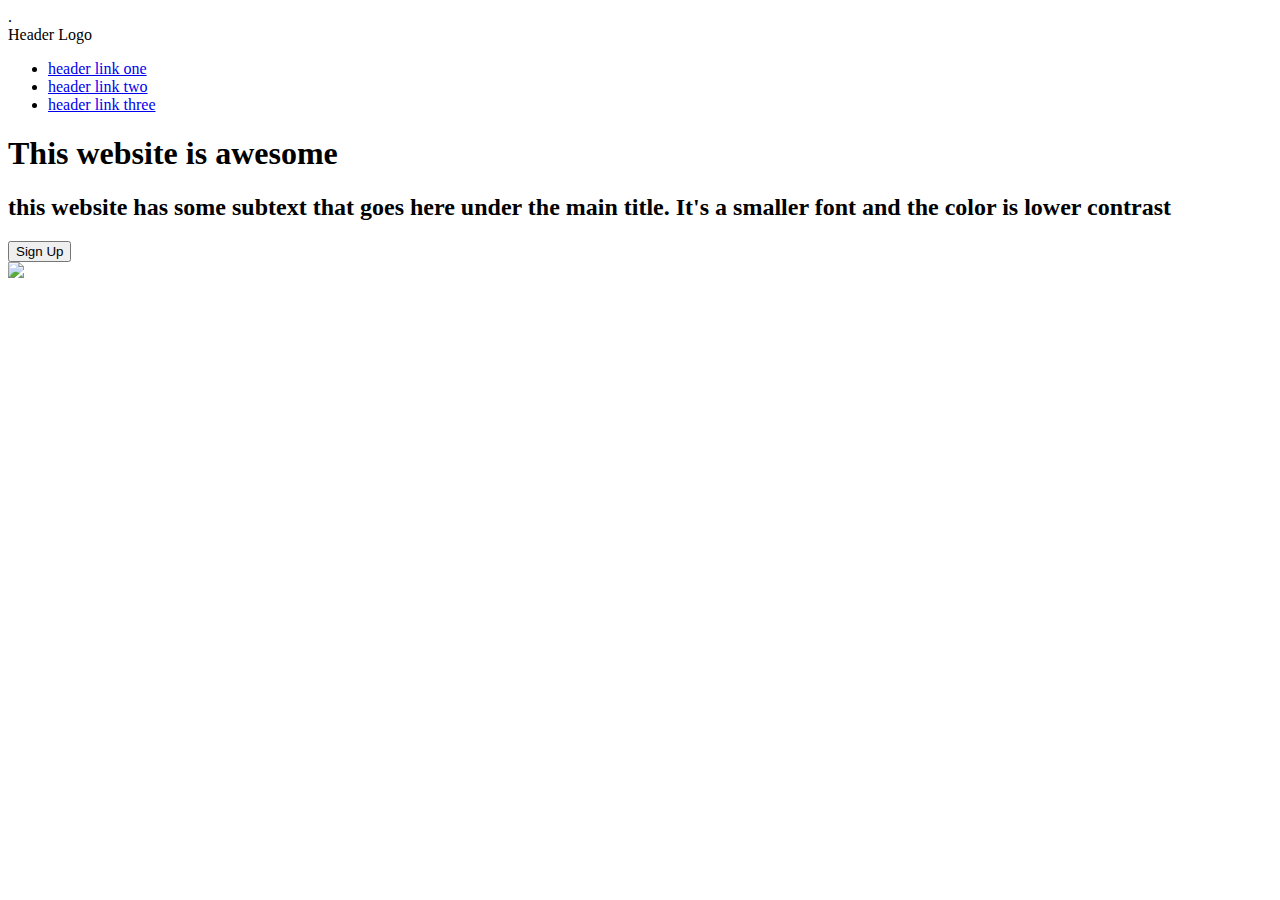
==== index.html @ 1415b5af "Created foundsation for our Langing Page" ====
<!DOCTYPE html>
<html lang="en">
    <head>
        <meta charset="utf-8">.
        <title>
            My First Webpage
        </title>
        <link rel="stylesheet" href="style.css">
    </head>
    <body>
        <div class="all">
            <div class="header">
                <div class="menu">
                    Header Logo
                    <ul>
                        <li>
                            <a href="#">
                                header link one
                            </a>
                        </li>
                        <li>
                            <a href="#">
                                header link two
                            </a>
                        </li>
                        <li>
                            <a href="#">
                                header link three
                            </a>
                        </li>
                    </ul>
                </div>
                <div class="hero">
                    <div class="herounit">
                        <h1>
                            This website is awesome
                        </h1>
                        <h2>
                            this website has some subtext that goes here under the main title. It's a smaller font and the color is lower contrast
                        </h2>
                        <button>
                            Sign Up
                        </button>
                    </div>
                    <div class="heroimage">
                        <img src="#">
                    </div>
                </div>
            </div>
            <div class="info">

            </div>
            <div class="quoteSection">

            </div>
            <div class="callAction">

            </div>
            <div class="footer">

            </div>
        </div>
    </body> 
</html>
---- style.css ----
.heroText {
    font-size: 48px;
    color: #f9faf8;
    font-weight: bolder;
}

.heroText2 {
    font-size: 18px;
    color: #E5E7EB;
}

.headerText {
    font-size: 24px;
    color: #f9faf8;
}

.infoText {
    font-size: 36px;
    color: #1F2937;
    font-weight: bolder;
}

.darkBG {
    background-color: #1f2937;
}

.button {
    color: #3882F6
}

.button:hover {
    background-color: #3882F6
}

.quoteText {
    font-size: 36px;
    color: #1F2937;
    font-style: italic;
    font-weight: lighter;
}

.quoteSection {
    background-color: #E5E7EB;
}
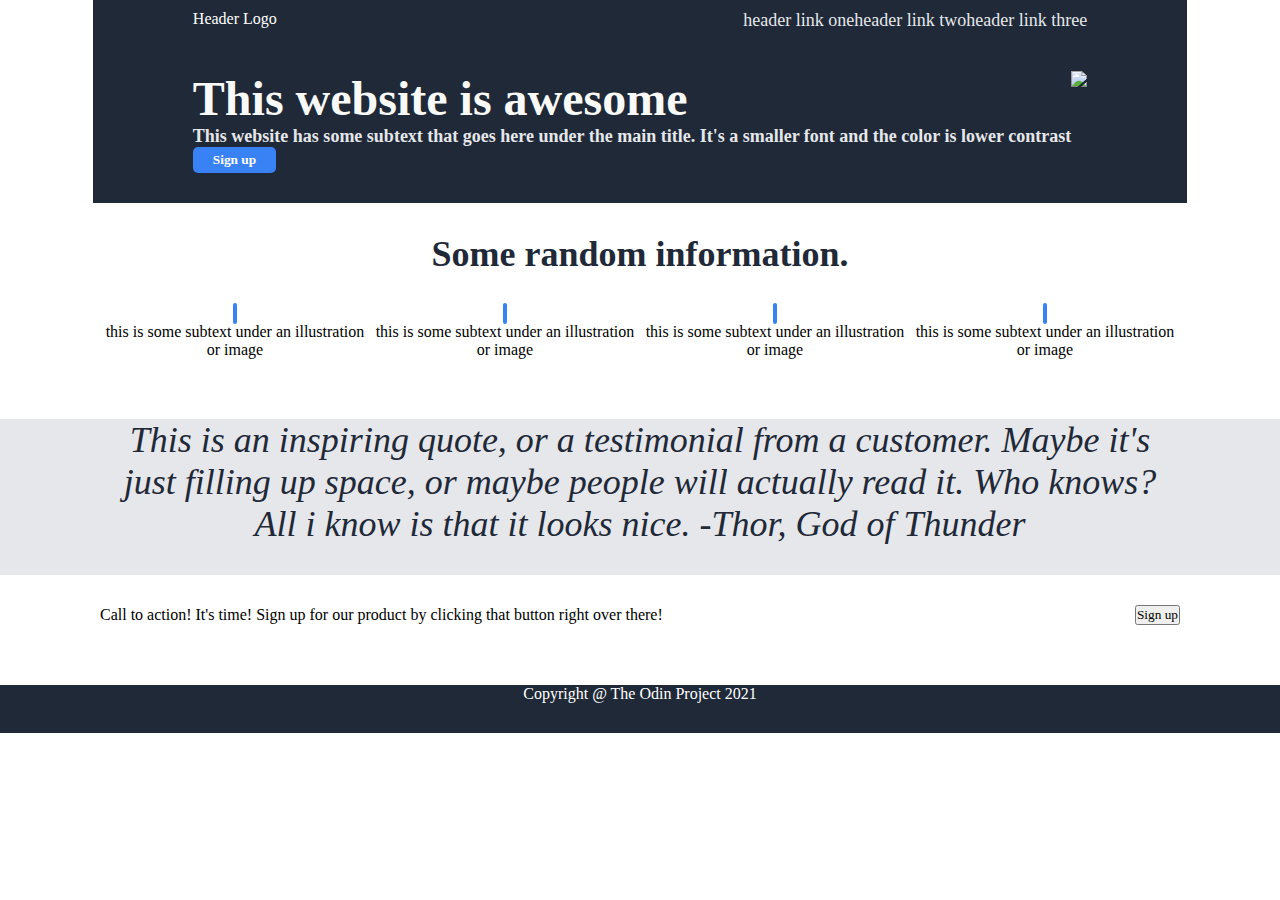
==== commit f64c14a0: "Added styling to get closer to design template" ====
--- a/index.html
+++ b/index.html
@@ -1,15 +1,15 @@
 <!DOCTYPE html>
 <html lang="en">
     <head>
-        <meta charset="utf-8">.
+        <meta charset="utf-8">
         <title>
-            My First Webpage
+            Odin's Landing Page
         </title>
         <link rel="stylesheet" href="style.css">
     </head>
     <body>
         <div class="all">
-            <div class="header">
+            <div class="header darkBG">
                 <div class="menu">
                     Header Logo
                     <ul>
@@ -31,33 +31,66 @@
                     </ul>
                 </div>
                 <div class="hero">
-                    <div class="herounit">
-                        <h1>
+                    <div class="herotexts">
+                        <h1 class="heroText">
                             This website is awesome
                         </h1>
-                        <h2>
-                            this website has some subtext that goes here under the main title. It's a smaller font and the color is lower contrast
+                        <h2 class="heroText2">
+                            This website has some subtext that goes here under the main title. It's a smaller font and the color is lower contrast
                         </h2>
                         <button>
-                            Sign Up
+                            Sign up
                         </button>
                     </div>
                     <div class="heroimage">
-                        <img src="#">
+                        <img src="https://images.pexels.com/photos/2662116/pexels-photo-2662116.jpeg?auto=compress&cs=tinysrgb&w=1260&h=750&dpr=1">
                     </div>
                 </div>
             </div>
             <div class="info">
-
+                <h2 class="infoText">
+                    Some random information.
+                </h2>
+                <div class="paras">
+                    <p> 
+                        <span class="imgBorder"></span>
+                        <br>
+                        this is some subtext under an illustration or image
+                    </p>
+                    <p>
+                        <span class="imgBorder"></span>
+                        <br>
+                        this is some subtext under an illustration or image
+                    </p>
+                    <p>
+                        <span class="imgBorder"></span>
+                        <br>
+                        this is some subtext under an illustration or image
+                    </p>
+                    <p>
+                        <span class="imgBorder"></span>
+                        <br>
+                        this is some subtext under an illustration or image
+                    </p>
+                </div>
             </div>
             <div class="quoteSection">
-
+                <h3 class="quoteText">
+                    This is an inspiring quote, or a testimonial from a customer. Maybe it's just filling up space, or maybe people will actually read it. Who knows? All i know is that it looks nice.
+                    <span>-Thor, God of Thunder</span>
+                </h3>
             </div>
             <div class="callAction">
-
+                <p>
+                    Call to action! It's time!
+                    Sign up for our product by clicking that button right over there! 
+                </p>
+                <button> 
+                    Sign up
+                </button>
             </div>
-            <div class="footer">
-
+            <div class="footer darkBG">
+                Copyright @ The Odin Project 2021
             </div>
         </div>
     </body> 
--- a/style.css
+++ b/style.css
@@ -1,4 +1,9 @@
-
+* {
+    font-family: "Roboto";
+    margin: 0px;
+    padding: 0px;
+    text-align: center;
+}
 
 .heroText {
     font-size: 48px;
@@ -6,9 +11,10 @@
     font-weight: bolder;
 }
 
-.heroText2 {
+a, .heroText2 {
     font-size: 18px;
     color: #E5E7EB;
+    text-decoration: none;
 }
 
 .headerText {
@@ -24,10 +30,11 @@
 
 .darkBG {
     background-color: #1f2937;
+    color: white;
 }
 
 .button {
-    color: #3882F6
+    color: #3882F6;
 }
 
 .button:hover {
@@ -43,4 +50,98 @@
 
 .quoteSection {
     background-color: #E5E7EB;
+}
+
+.all {
+    display: flex;
+    flex-direction: column;
+}
+
+.header {
+    display: flex;
+    flex-direction: column;
+    align-self: center;
+}
+
+.menu {
+    padding-top: 10px;
+    padding-bottom: 10px;
+    padding-left: 100px;
+    padding-right: 100px;
+    display: flex;
+    justify-content: space-between;
+}
+
+ul {
+    margin: 0px;
+    padding: 0px;
+    list-style-type: none;
+    display: flex;
+}
+
+.hero {
+    display: flex;
+    flex-wrap: nowrap;
+}
+
+.hero button {
+    border-radius: 5px;
+    padding: 5px;
+    padding-left: 20px;
+    padding-right: 20px;
+    color: white;
+    background-color: #3882F6;
+    font-weight: bold;
+    border: none;
+}
+
+.herotexts, .heroText, .heroText2 {
+    text-align: left;
+}
+
+.herotexts {
+    flex-wrap: wrap;
+}
+
+.heroimage {
+}
+
+
+.hero img {
+    max-width: 450px;
+}
+
+.footer {
+}
+
+.info {
+    display: flex;
+    flex-direction: column;
+}
+
+.paras {
+    margin-top: 30px;
+    display: flex;
+    justify-content: space-around;
+}
+
+.callAction {
+    display: flex;
+    justify-content: space-between;
+    align-items: center;
+}
+
+.paras .imgBorder {
+    width: 300px;
+    height: 300px;
+    background-color: white;
+    border: 2px #3882F6 solid;
+    border-radius: 5px;
+}
+
+.hero, .info, .quoteSection, .callAction, .footer {
+    margin-top: 30px;
+    padding-bottom: 30px;
+    padding-left: 100px;
+    padding-right: 100px;
 }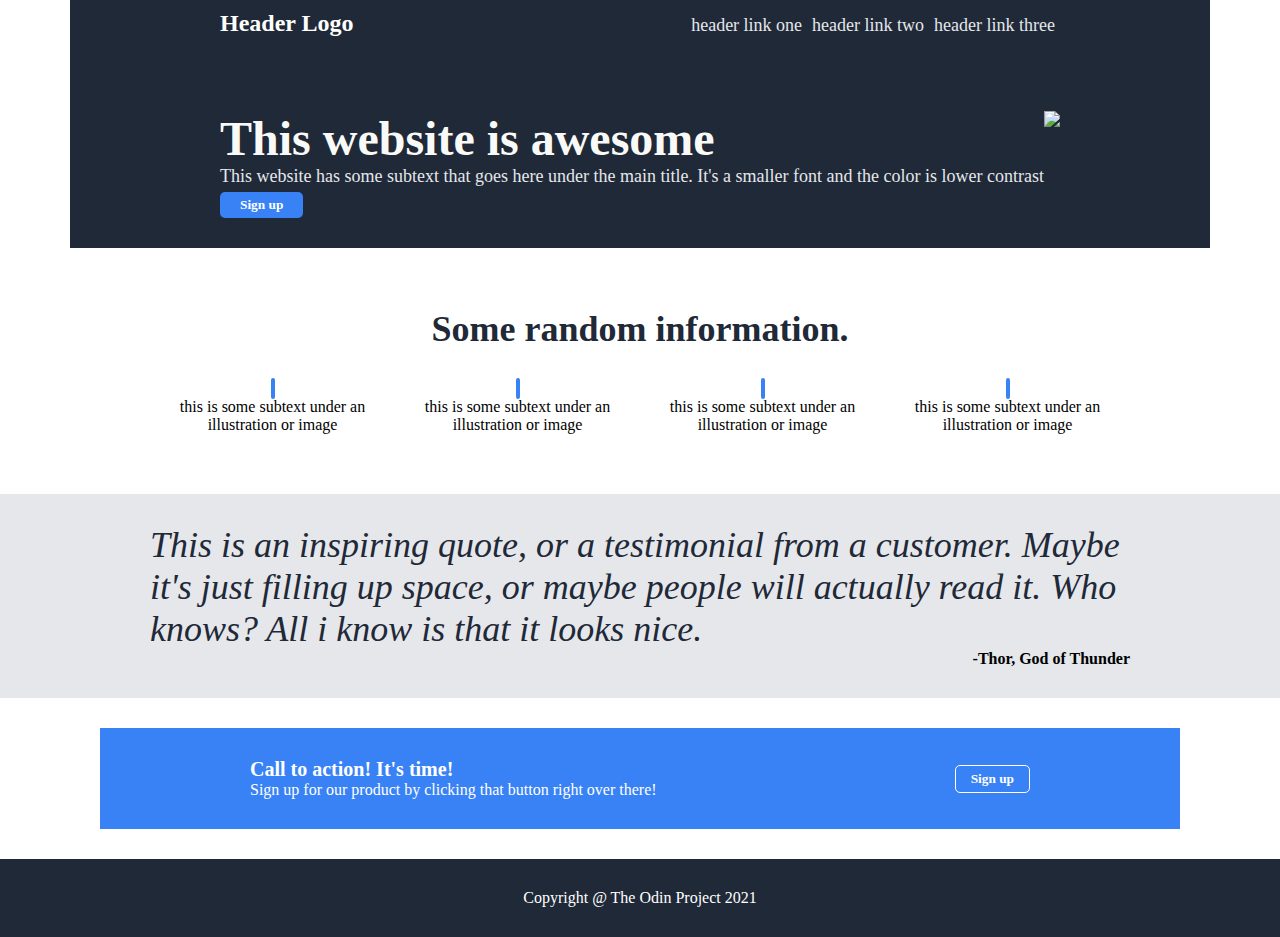
==== commit fd8ef313: "Adding more design elements" ====
--- a/index.html
+++ b/index.html
@@ -11,7 +11,9 @@
         <div class="all">
             <div class="header darkBG">
                 <div class="menu">
-                    Header Logo
+                    <span>
+                        Header Logo
+                    </span>
                     <ul>
                         <li>
                             <a href="#">
@@ -75,14 +77,17 @@
                 </div>
             </div>
             <div class="quoteSection">
-                <h3 class="quoteText">
+                <p class="quoteText">
                     This is an inspiring quote, or a testimonial from a customer. Maybe it's just filling up space, or maybe people will actually read it. Who knows? All i know is that it looks nice.
-                    <span>-Thor, God of Thunder</span>
-                </h3>
+                </p>
+                <span>-Thor, God of Thunder</span>
             </div>
             <div class="callAction">
                 <p>
-                    Call to action! It's time!
+                    <span>
+                        Call to action! It's time!
+                    </span>
+                    <br>
                     Sign up for our product by clicking that button right over there! 
                 </p>
                 <button> 
--- a/style.css
+++ b/style.css
@@ -15,6 +15,7 @@
     font-size: 18px;
     color: #E5E7EB;
     text-decoration: none;
+    font-weight: lighter;
 }
 
 .headerText {
@@ -33,28 +34,29 @@
     color: white;
 }
 
-.button {
-    color: #3882F6;
+.quoteSection {
+    background-color: #E5E7EB;
+    display: flex;
+    flex-direction: column;
 }
 
-.button:hover {
-    background-color: #3882F6
+.quoteSection span {
+    font-weight: bold;
+    text-align: right;
+    size: 20px;
 }
-
 .quoteText {
     font-size: 36px;
     color: #1F2937;
     font-style: italic;
     font-weight: lighter;
-}
-
-.quoteSection {
-    background-color: #E5E7EB;
+    text-align: left;
 }
 
 .all {
     display: flex;
     flex-direction: column;
+    justify-content: flex-end;
 }
 
 .header {
@@ -66,17 +68,26 @@
 .menu {
     padding-top: 10px;
     padding-bottom: 10px;
-    padding-left: 100px;
-    padding-right: 100px;
+    padding-left: 150px;
+    padding-right: 150px;
     display: flex;
     justify-content: space-between;
 }
 
-ul {
+.menu span {
+    font-weight: bold;
+    font-size: 24px;
+}
+
+.menu ul {
     margin: 0px;
     padding: 0px;
     list-style-type: none;
     display: flex;
+}
+
+.menu li {
+    padding: 5px;
 }
 
 .hero {
@@ -85,6 +96,7 @@
 }
 
 .hero button {
+    margin-top: 5px;
     border-radius: 5px;
     padding: 5px;
     padding-left: 20px;
@@ -126,9 +138,37 @@
 }
 
 .callAction {
+    margin-left: 100px;
+    margin-right: 100px;
+    background-color:#3882F6;
     display: flex;
     justify-content: space-between;
     align-items: center;
+    color: white;
+}
+
+.callAction p {
+    text-align: left;
+}
+
+.callAction span {
+    font-size: 20px;
+    font-weight: bold;
+}
+
+.action {
+}
+
+.callAction button {
+    color: white;
+    border: 1px solid white;
+    border-radius: 5px;
+    background-color: #3882F6;
+    font-weight: bold;
+    padding-top: 5px;
+    padding-bottom: 5px;
+    padding-left: 15px;
+    padding-right: 15px;
 }
 
 .paras .imgBorder {
@@ -142,6 +182,7 @@
 .hero, .info, .quoteSection, .callAction, .footer {
     margin-top: 30px;
     padding-bottom: 30px;
-    padding-left: 100px;
-    padding-right: 100px;
+    padding-top: 30px;
+    padding-left: 150px;
+    padding-right: 150px;
 }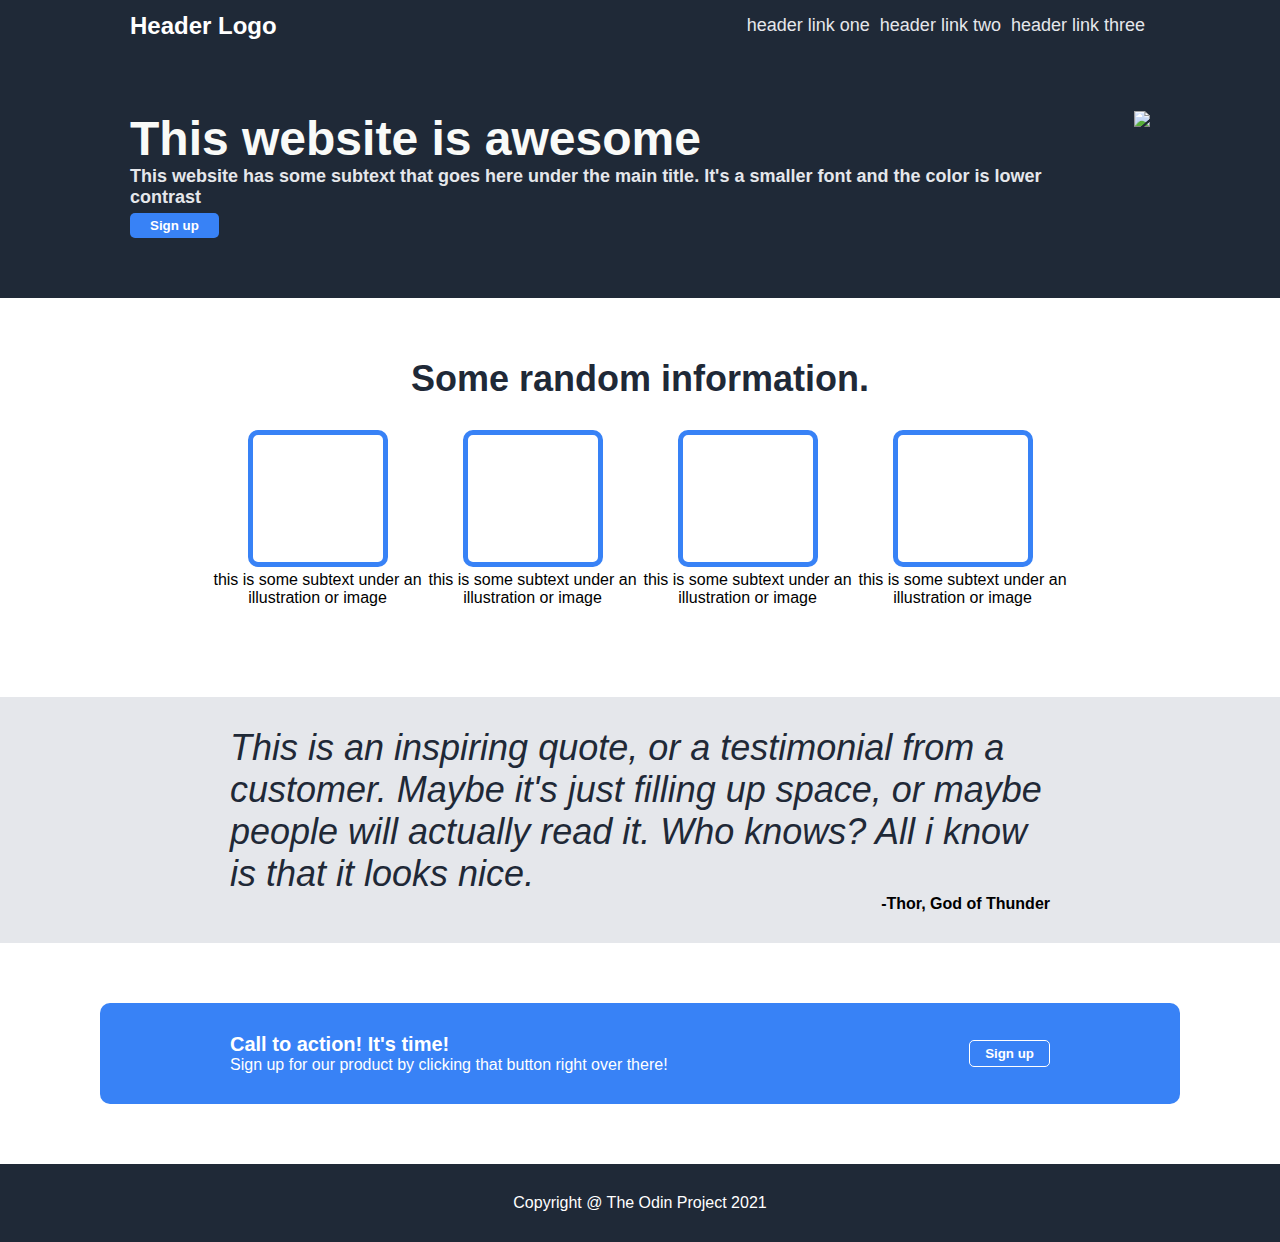
==== commit fc0efe8e: "Almost finished up the design template as it is" ====
--- a/index.html
+++ b/index.html
@@ -5,6 +5,7 @@
         <title>
             Odin's Landing Page
         </title>
+        <link href="https://fonts.cdnfonts.com/css/roboto" rel="stylesheet">
         <link rel="stylesheet" href="style.css">
     </head>
     <body>
@@ -54,26 +55,34 @@
                     Some random information.
                 </h2>
                 <div class="paras">
-                    <p> 
+                    <div class="parabox">
                         <span class="imgBorder"></span>
-                        <br>
-                        this is some subtext under an illustration or image
-                    </p>
-                    <p>
+                        <p> 
+                            <br>
+                            this is some subtext under an illustration or image
+                        </p>
+                    </div>
+                    <div class="parabox">
                         <span class="imgBorder"></span>
-                        <br>
-                        this is some subtext under an illustration or image
-                    </p>
-                    <p>
+                        <p>
+                            <br>
+                            this is some subtext under an illustration or image
+                        </p>
+                    </div>
+                    <div class="parabox">
                         <span class="imgBorder"></span>
-                        <br>
-                        this is some subtext under an illustration or image
-                    </p>
-                    <p>
+                        <p>
+                            <br>
+                            this is some subtext under an illustration or image
+                        </p>
+                    </div>
+                    <div class="parabox">
                         <span class="imgBorder"></span>
-                        <br>
-                        this is some subtext under an illustration or image
-                    </p>
+                        <p>
+                            <br>
+                            this is some subtext under an illustration or image
+                        </p>
+                    </div>
                 </div>
             </div>
             <div class="quoteSection">
--- a/style.css
+++ b/style.css
@@ -1,5 +1,5 @@
 * {
-    font-family: "Roboto";
+    font-family: 'Roboto', sans-serif;
     margin: 0px;
     padding: 0px;
     text-align: center;
@@ -15,7 +15,7 @@
     font-size: 18px;
     color: #E5E7EB;
     text-decoration: none;
-    font-weight: lighter;
+    font-family: 'Roboto Thin', sans-serif;
 }
 
 .headerText {
@@ -49,8 +49,8 @@
     font-size: 36px;
     color: #1F2937;
     font-style: italic;
-    font-weight: lighter;
     text-align: left;
+    font-family: 'Roboto Thin', sans-serif;
 }
 
 .all {
@@ -62,16 +62,16 @@
 .header {
     display: flex;
     flex-direction: column;
-    align-self: center;
 }
 
 .menu {
     padding-top: 10px;
     padding-bottom: 10px;
-    padding-left: 150px;
-    padding-right: 150px;
+    padding-left: 130px;
+    padding-right: 130px;
     display: flex;
     justify-content: space-between;
+    align-items: center;
 }
 
 .menu span {
@@ -92,7 +92,9 @@
 
 .hero {
     display: flex;
+    flex: 1;
     flex-wrap: nowrap;
+    gap: 20px;
 }
 
 .hero button {
@@ -115,15 +117,21 @@
     flex-wrap: wrap;
 }
 
-.heroimage {
-}
-
 
 .hero img {
-    max-width: 450px;
+    width: 100%;
 }
 
 .footer {
+    display: flex;
+    justify-content: center;
+    align-items: center;
+
+    margin-top: 30px;
+    padding-bottom: 30px;
+    padding-top: 30px;
+    padding-left: 130px;
+    padding-right: 130px
 }
 
 .info {
@@ -132,9 +140,11 @@
 }
 
 .paras {
-    margin-top: 30px;
-    display: flex;
-    justify-content: space-around;
+    margin-top: 90px;
+    display: flex;
+    justify-content: space-between;
+    margin-left: 80px;
+    margin-right: 80px;
 }
 
 .callAction {
@@ -145,6 +155,7 @@
     justify-content: space-between;
     align-items: center;
     color: white;
+    border-radius: 10px;
 }
 
 .callAction p {
@@ -154,9 +165,6 @@
 .callAction span {
     font-size: 20px;
     font-weight: bold;
-}
-
-.action {
 }
 
 .callAction button {
@@ -171,18 +179,30 @@
     padding-right: 15px;
 }
 
-.paras .imgBorder {
-    width: 300px;
-    height: 300px;
+.parabox p {
+    margin-top: 45px;
+}
+
+.parabox span {
     background-color: white;
-    border: 2px #3882F6 solid;
-    border-radius: 5px;
-}
-
-.hero, .info, .quoteSection, .callAction, .footer {
+    border: 5px #3882F6 solid;
+    border-radius: 10px;
+    box-sizing: border-box;
+    padding: 55px;
+    padding-left: 65px;
+    padding-right: 65px;
+}
+
+.hero, .info, .quoteSection, .callAction {
+    margin-bottom: 30px;
     margin-top: 30px;
     padding-bottom: 30px;
     padding-top: 30px;
-    padding-left: 150px;
-    padding-right: 150px;
+    padding-left: 130px;
+    padding-right: 130px;
+}
+
+.quoteSection p, .quoteSection span {
+    margin-left: 100px;
+    margin-right: 100px;
 }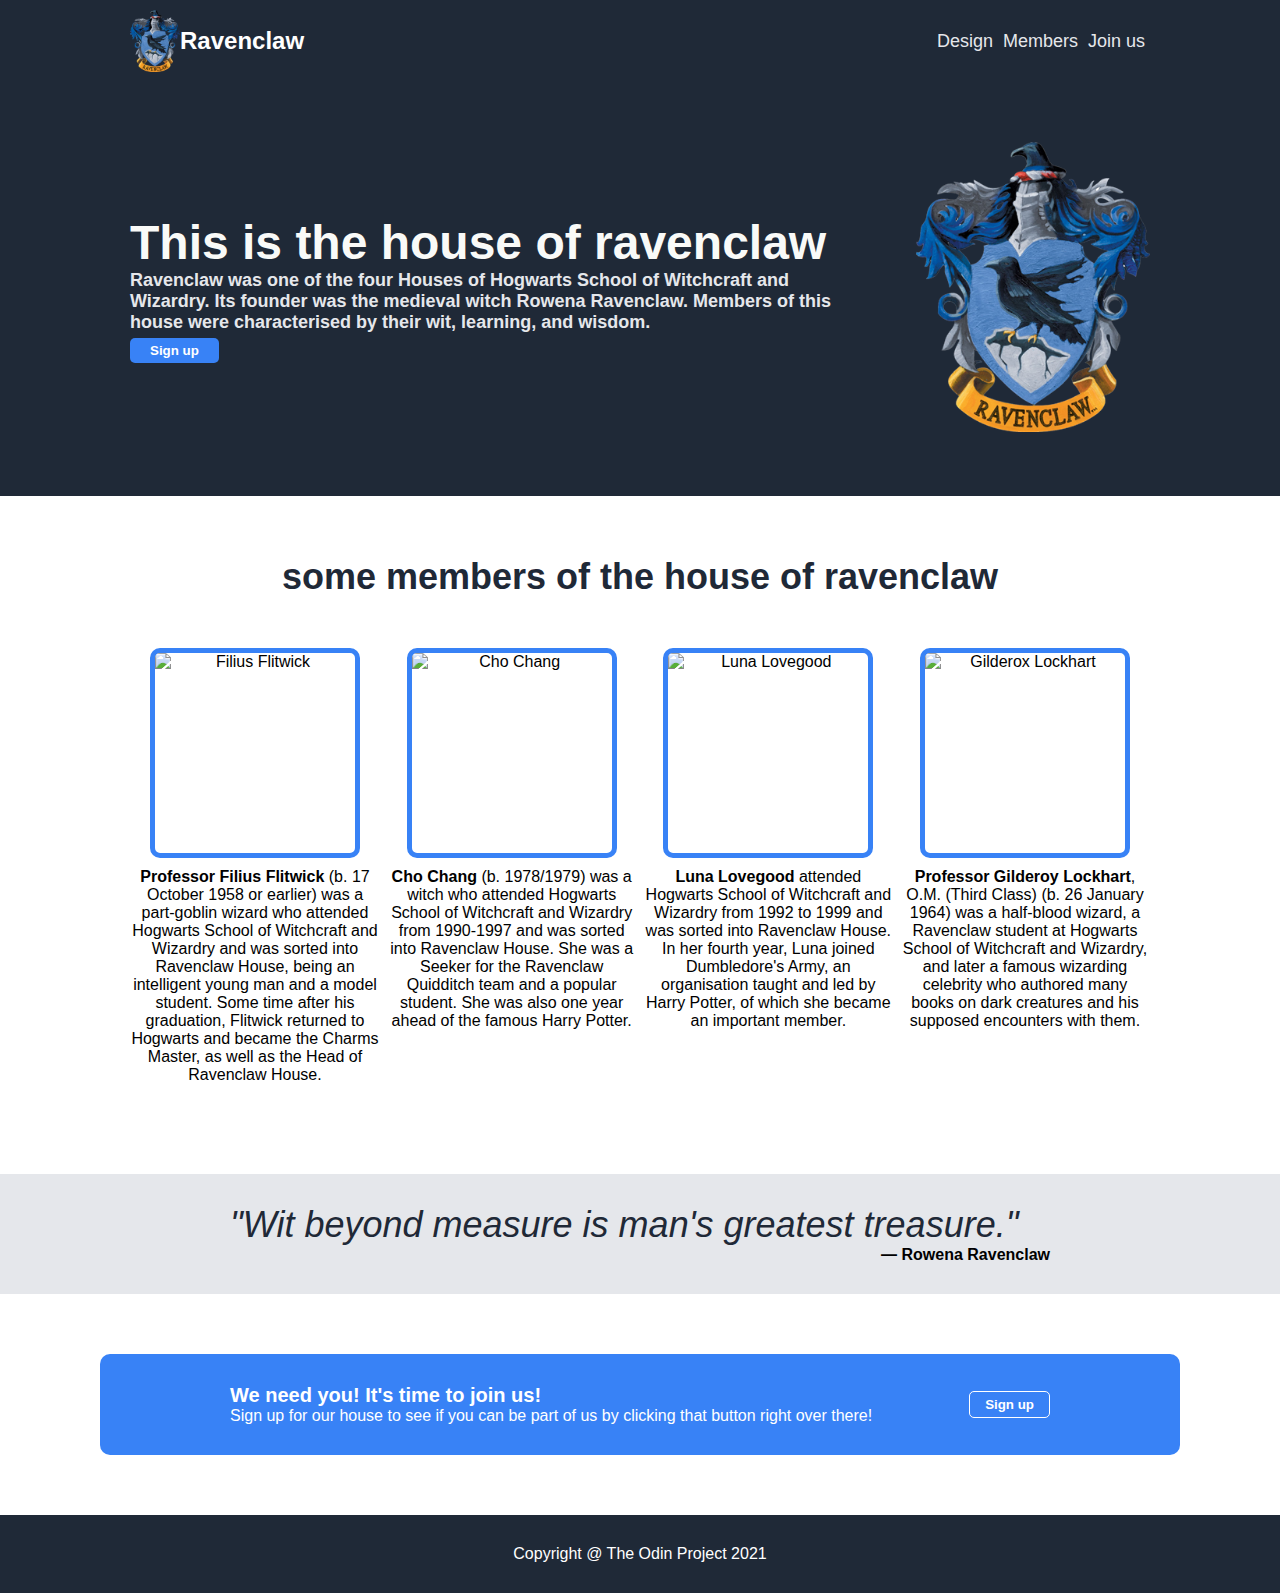
==== commit b8e4b346: "Created and finalized a ravenclaw version for this exercise" ====
--- a/index.html
+++ b/index.html
@@ -6,29 +6,32 @@
             Odin's Landing Page
         </title>
         <link href="https://fonts.cdnfonts.com/css/roboto" rel="stylesheet">
-        <link rel="stylesheet" href="style.css">
+        <link rel="stylesheet" href="mainstyle.css">
     </head>
     <body>
         <div class="all">
             <div class="header darkBG">
                 <div class="menu">
-                    <span>
-                        Header Logo
-                    </span>
+                    <div class="menulogo">
+                        <img class="logo" src="ravenclaw_emblem.png">
+                        <span>
+                            Ravenclaw
+                        </span>
+                    </div>
                     <ul>
                         <li>
-                            <a href="#">
-                                header link one
+                            <a href="design.html">
+                                Design
                             </a>
                         </li>
                         <li>
-                            <a href="#">
-                                header link two
+                            <a href="#members">
+                                Members
                             </a>
                         </li>
                         <li>
-                            <a href="#">
-                                header link three
+                            <a href="#join">
+                                Join us
                             </a>
                         </li>
                     </ul>
@@ -36,68 +39,66 @@
                 <div class="hero">
                     <div class="herotexts">
                         <h1 class="heroText">
-                            This website is awesome
+                            This is the house of ravenclaw
                         </h1>
                         <h2 class="heroText2">
-                            This website has some subtext that goes here under the main title. It's a smaller font and the color is lower contrast
+                            Ravenclaw was one of the four Houses of Hogwarts School of Witchcraft and Wizardry. Its founder was the medieval witch Rowena Ravenclaw. Members of this house were characterised by their wit, learning, and wisdom.
                         </h2>
                         <button>
                             Sign up
                         </button>
                     </div>
                     <div class="heroimage">
-                        <img src="https://images.pexels.com/photos/2662116/pexels-photo-2662116.jpeg?auto=compress&cs=tinysrgb&w=1260&h=750&dpr=1">
+                        <img src="ravenclaw_emblem.png">
                     </div>
                 </div>
             </div>
-            <div class="info">
+            <div id="members" class="info">
                 <h2 class="infoText">
-                    Some random information.
+                    some members of the house of ravenclaw
                 </h2>
                 <div class="paras">
                     <div class="parabox">
-                        <span class="imgBorder"></span>
+                        <img src="https://static.wikia.nocookie.net/harrypotter/images/4/4b/Flitwickarmourbattle.png/revision/latest/scale-to-width-down/345?cb=20110628141204" alt="Filius Flitwick" srcset="">
                         <p> 
-                            <br>
-                            this is some subtext under an illustration or image
+                            <strong>Professor Filius Flitwick </strong> (b. 17 October 1958 or earlier) was a part-goblin wizard who attended Hogwarts School of Witchcraft and Wizardry and was sorted into Ravenclaw House, being an intelligent young man and a model student. Some time after his graduation, Flitwick returned to Hogwarts and became the Charms Master, as well as the Head of Ravenclaw House.
                         </p>
                     </div>
                     <div class="parabox">
-                        <span class="imgBorder"></span>
+                        <img src="https://static.wikia.nocookie.net/harrypotter/images/1/1e/Cho_Chang.jpg/revision/latest?cb=20180322164130" alt="Cho Chang" srcset="">
                         <p>
-                            <br>
-                            this is some subtext under an illustration or image
+                            <strong>Cho Chang</strong> (b. 1978/1979) was a witch who attended Hogwarts School of Witchcraft and Wizardry from 1990-1997 and was sorted into Ravenclaw House. She was a Seeker for the Ravenclaw Quidditch team and a popular student. She was also one year ahead of the famous Harry Potter.
                         </p>
                     </div>
                     <div class="parabox">
-                        <span class="imgBorder"></span>
+                        <img src="https://missy-magazine.de/wp-content/uploads/2016/11/23737398.jpg" alt="Luna Lovegood" srcset="">
                         <p>
-                            <br>
-                            this is some subtext under an illustration or image
+                            <strong>Luna Lovegood</strong> attended Hogwarts School of Witchcraft and Wizardry from 1992 to 1999 and was sorted into Ravenclaw House. In her fourth year, Luna joined Dumbledore's Army, an organisation taught and led by Harry Potter, of which she became an important member. 
                         </p>
                     </div>
                     <div class="parabox">
-                        <span class="imgBorder"></span>
+                        <img src="https://static.wikia.nocookie.net/harrypotter/images/7/7b/Gilderoy_Lockhart_promotional_image_COSF.jpg/revision/latest?cb=20221104114009" alt="Gilderox Lockhart" srcset="">
                         <p>
-                            <br>
-                            this is some subtext under an illustration or image
+                            <strong>Professor Gilderoy Lockhart</strong>, O.M. (Third Class) (b. 26 January 1964) was a half-blood wizard, a Ravenclaw student at Hogwarts School of Witchcraft and Wizardry, and later a famous wizarding celebrity who authored many books on dark creatures and his supposed encounters with them.
                         </p>
                     </div>
                 </div>
             </div>
             <div class="quoteSection">
                 <p class="quoteText">
-                    This is an inspiring quote, or a testimonial from a customer. Maybe it's just filling up space, or maybe people will actually read it. Who knows? All i know is that it looks nice.
+                    "Wit beyond measure is man's greatest treasure."
                 </p>
-                <span>-Thor, God of Thunder</span>
+                <span>
+                    — Rowena Ravenclaw
+                </span>
             </div>
-            <div class="callAction">
+            <div id="join" class="callAction">
                 <p>
                     <span>
-                        Call to action! It's time!
+                        We need you! It's time to join us!
                     </span>
                     <br>
-                    Sign up for our product by clicking that button right over there! 
+                    Sign up for our house to see if you can be part of us by clicking that button right over there! 
                 </p>
                 <button> 
                     Sign up
--- a/mainstyle.css
+++ b/mainstyle.css
@@ -0,0 +1,227 @@
+* {
+    font-family: 'Roboto', sans-serif;
+    margin: 0px;
+    padding: 0px;
+    text-align: center;
+}
+
+.heroText {
+    font-size: 48px;
+    color: #f9faf8;
+    font-weight: bolder;
+}
+
+a, .heroText2 {
+    font-size: 18px;
+    color: #E5E7EB;
+    text-decoration: none;
+    font-family: 'Roboto Thin', sans-serif;
+}
+
+.headerText {
+    font-size: 24px;
+    color: #f9faf8;
+}
+
+.infoText {
+    font-size: 36px;
+    color: #1F2937;
+    font-weight: bolder;
+}
+
+.darkBG {
+    background-color: #1f2937;
+    color: white;
+}
+
+.quoteSection {
+    background-color: #E5E7EB;
+    display: flex;
+    flex-direction: column;
+}
+
+.quoteSection span {
+    font-weight: bold;
+    text-align: right;
+    size: 20px;
+}
+.quoteText {
+    font-size: 36px;
+    color: #1F2937;
+    font-style: italic;
+    text-align: left;
+    font-family: 'Roboto Thin', sans-serif;
+}
+
+.all {
+    display: flex;
+    flex-direction: column;
+    justify-content: flex-end;
+}
+
+.header {
+    display: flex;
+    flex-direction: column;
+}
+
+.menu {
+    padding-top: 10px;
+    padding-bottom: 10px;
+    padding-left: 130px;
+    padding-right: 130px;
+    display: flex;
+    justify-content: space-between;
+    align-items: center;
+}
+
+.menulogo {
+    display: flex;
+    align-items: center;
+}
+
+.menulogo span {
+    font-weight: bold;
+    font-size: 24px;
+}
+
+.menulogo .logo {
+    max-width: 50px;
+}
+
+.menu ul {
+    margin: 0px;
+    padding: 0px;
+    list-style-type: none;
+    display: flex;
+}
+
+.menu li {
+    padding: 5px;
+}
+
+.hero {
+    display: flex;
+    flex: 1;
+    flex-wrap: nowrap;
+    gap: 50px;
+    align-items: center;
+}
+
+.hero button {
+    margin-top: 5px;
+    border-radius: 5px;
+    padding: 5px;
+    padding-left: 20px;
+    padding-right: 20px;
+    color: white;
+    background-color: #3882F6;
+    font-weight: bold;
+    border: none;
+}
+
+.herotexts, .heroText, .heroText2 {
+    text-align: left;
+}
+
+.herotexts {
+    flex-wrap: wrap;
+}
+
+
+.hero img {
+    width: 100%;
+}
+
+.footer {
+    display: flex;
+    justify-content: center;
+    align-items: center;
+
+    margin-top: 30px;
+    padding-bottom: 30px;
+    padding-top: 30px;
+    padding-left: 130px;
+    padding-right: 130px
+}
+
+.info {
+    display: flex;
+    flex-direction: column;
+    flex-wrap: wrap;
+    height: 100%;
+}
+
+.paras {
+    display: flex;
+    justify-content: space-between;
+    align-items:flex-start;
+    flex-wrap: wrap;
+}
+
+.callAction {
+    margin-left: 100px;
+    margin-right: 100px;
+    background-color:#3882F6;
+    display: flex;
+    justify-content: space-between;
+    align-items: center;
+    color: white;
+    border-radius: 10px;
+}
+
+.callAction p {
+    text-align: left;
+}
+
+.callAction span {
+    font-size: 20px;
+    font-weight: bold;
+}
+
+.callAction button {
+    color: white;
+    border: 1px solid white;
+    border-radius: 5px;
+    background-color: #3882F6;
+    font-weight: bold;
+    padding-top: 5px;
+    padding-bottom: 5px;
+    padding-left: 15px;
+    padding-right: 15px;
+}
+
+.parabox {
+    width: 250px;
+    display: flex;
+    flex-direction: column;
+    justify-content: center;
+    align-items: center;
+}
+
+.parabox img {
+    border:5px #3882F6 solid;
+    border-radius: 10px;
+    margin-top: 50px;
+    width: 200px;
+    height: 200px;
+    background-position: center center;
+    background-repeat: no-repeat;
+}
+
+.parabox p {
+    margin-top: 10px;
+}
+
+.hero, .info, .quoteSection, .callAction {
+    margin-bottom: 30px;
+    margin-top: 30px;
+    padding-bottom: 30px;
+    padding-top: 30px;
+    padding-left: 130px;
+    padding-right: 130px;
+}
+
+.quoteSection p, .quoteSection span {
+    margin-left: 100px;
+    margin-right: 100px;
+}